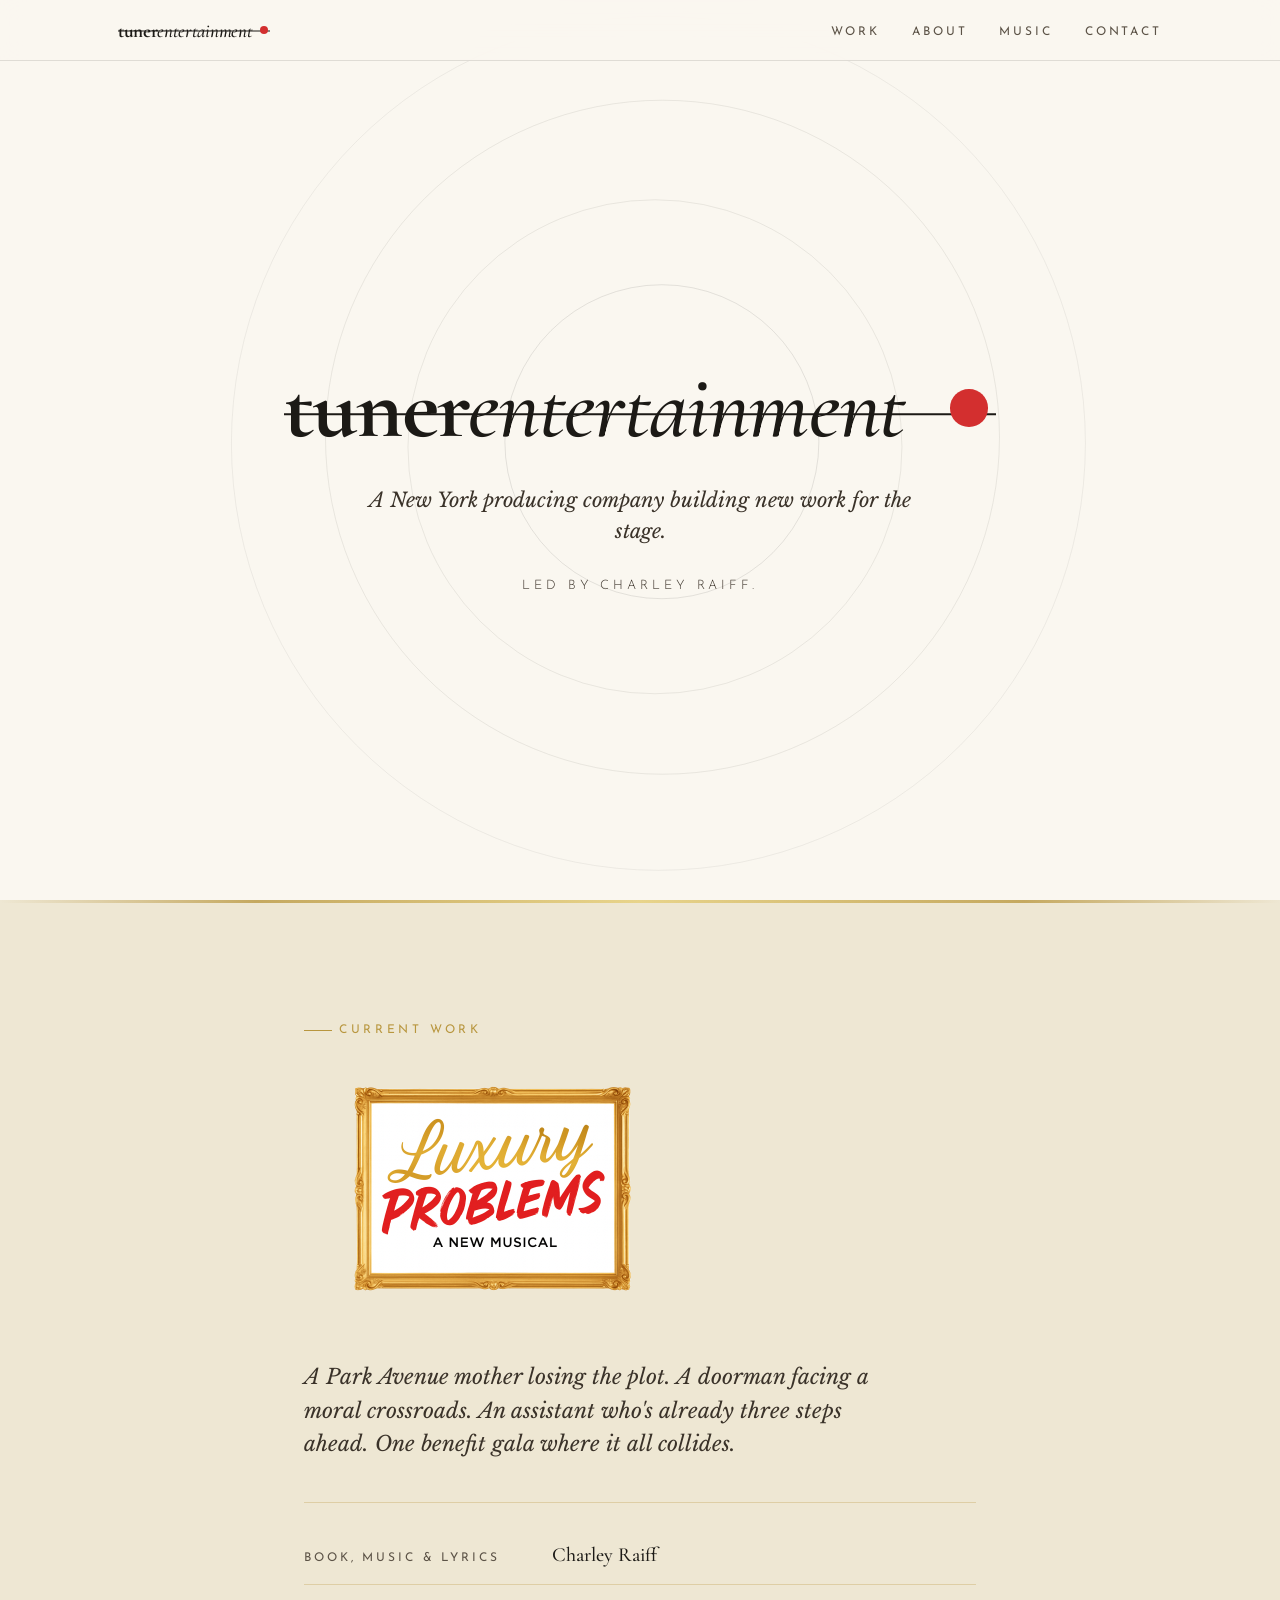
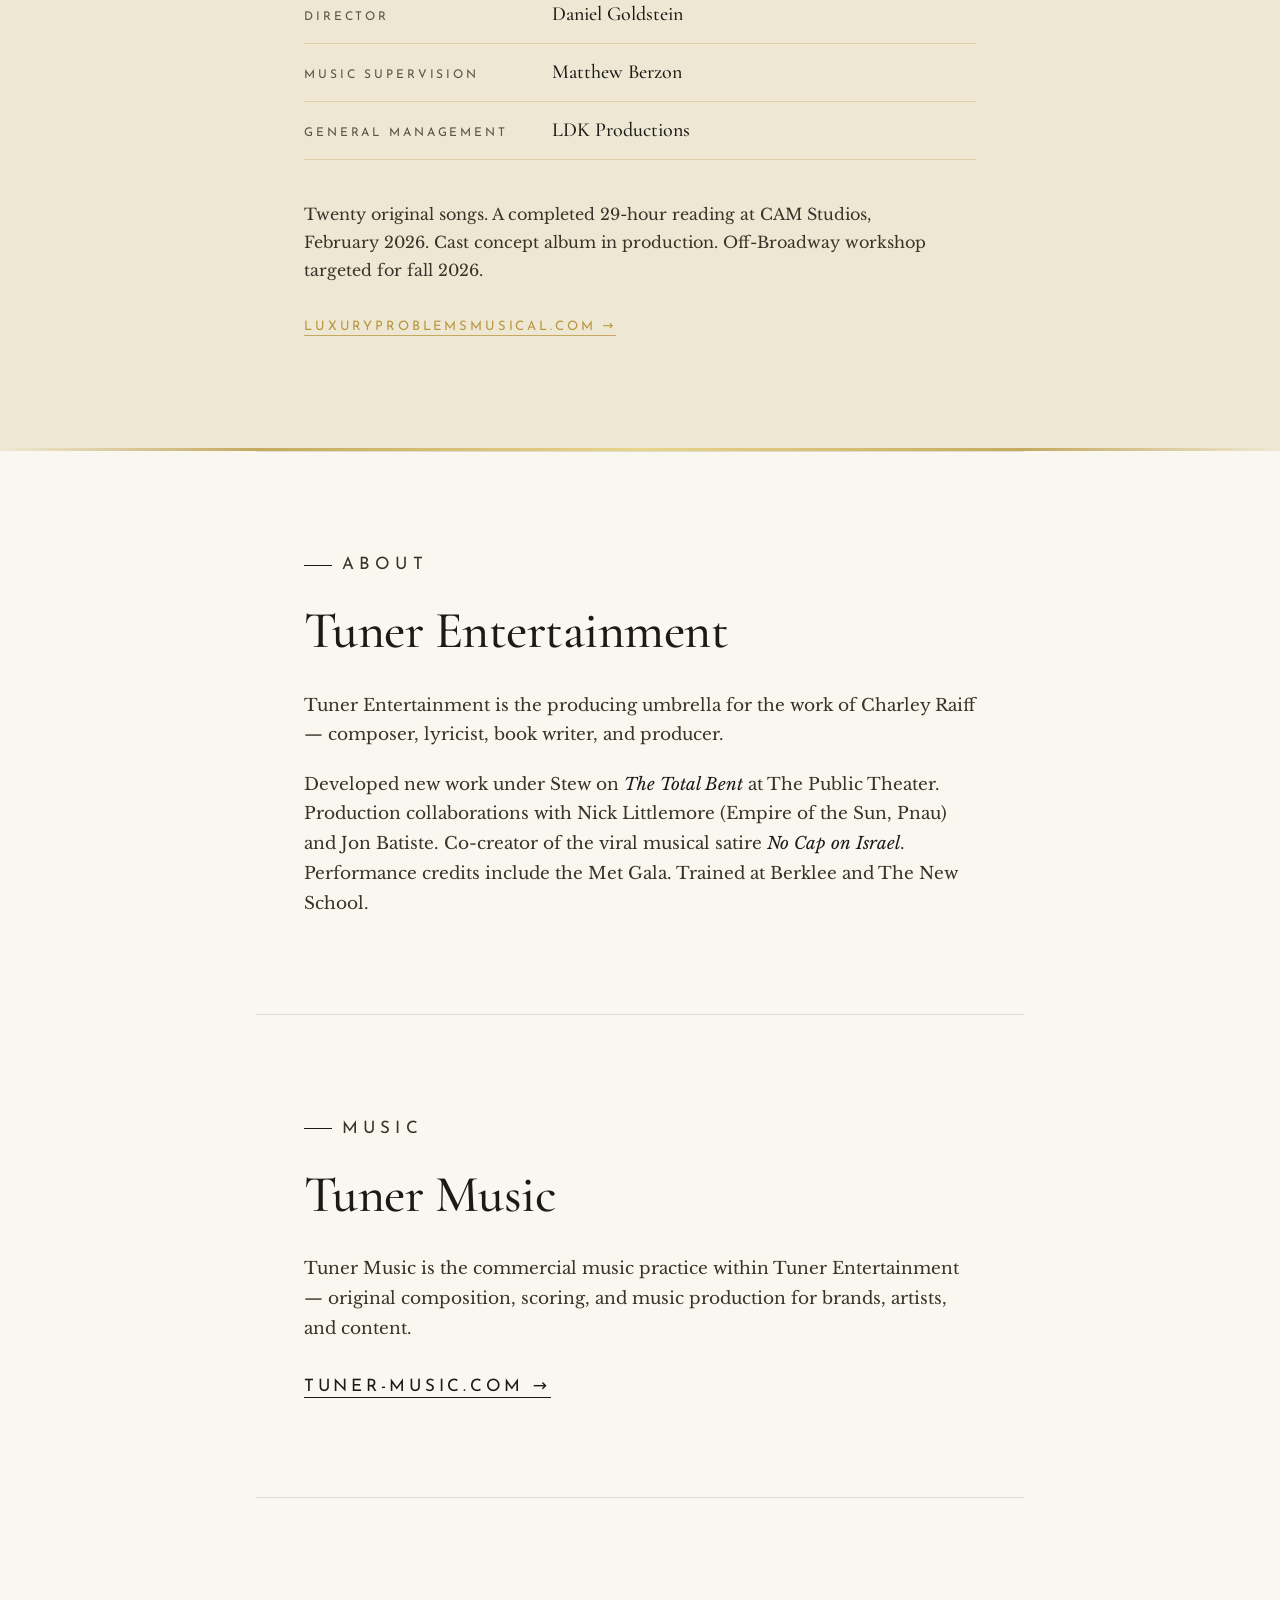
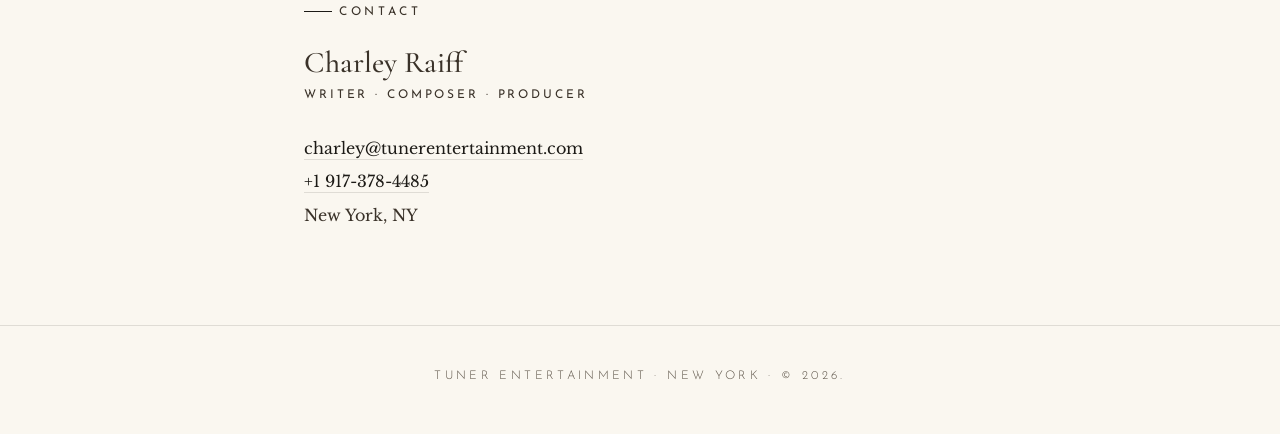
==== index.html @ 75f44e8a "Initial commit: Tuner Entertainment site Single-page static site for Tuner Entertainment, a New York" ====
<!doctype html>
<html lang="en">
  <head>
    <meta charset="utf-8" />
    <meta name="viewport" content="width=device-width, initial-scale=1" />
    <meta http-equiv="Cache-Control" content="no-cache, no-store, must-revalidate" />
    <meta http-equiv="Pragma" content="no-cache" />
    <meta http-equiv="Expires" content="0" />
    <title>Tuner Entertainment</title>
    <meta name="description" content="Tuner Entertainment is a New York producing company building new work for the stage. Led by Charley Raiff." />

    <!-- Favicon -->
    <link rel="icon" type="image/svg+xml" href="favicon.svg" />

    <!-- Social / share preview -->
    <meta property="og:type" content="website" />
    <meta property="og:site_name" content="Tuner Entertainment" />
    <meta property="og:title" content="Tuner Entertainment" />
    <meta property="og:description" content="A New York producing company building new work for the stage. Led by Charley Raiff." />
    <meta name="twitter:card" content="summary" />
    <meta name="twitter:title" content="Tuner Entertainment" />
    <meta name="twitter:description" content="A New York producing company building new work for the stage. Led by Charley Raiff." />

    <link rel="preconnect" href="https://fonts.googleapis.com" />
    <link rel="preconnect" href="https://fonts.gstatic.com" crossorigin />
    <link
      href="https://fonts.googleapis.com/css2?family=Cormorant+Garamond:ital,wght@0,400;0,500;0,600;0,700;1,400;1,500&family=Libre+Baskerville:ital,wght@0,400;0,700;1,400&family=Josefin+Sans:wght@300;400;500&display=swap"
      rel="stylesheet"
    />
    <link rel="stylesheet" href="styles.css" />
  </head>
  <body>
    <header class="site-header">
      <nav class="site-nav" aria-label="Primary">
        <a href="#top" class="site-nav__brand" aria-label="Tuner Entertainment — home">
          <span class="tuner-mark tuner-mark--sm" aria-hidden="true">
            <span class="tuner-mark__word">
              <span class="tuner-mark__tuner">tuner</span><span class="tuner-mark__ent">entertainment</span>
            </span>
            <span class="tuner-mark__dot"></span>
          </span>
          <span class="visually-hidden">Tuner Entertainment</span>
        </a>
        <ul class="site-nav__list">
          <li><a href="#work">Work</a></li>
          <li><a href="#about">About</a></li>
          <li><a href="#music">Music</a></li>
          <li><a href="#contact">Contact</a></li>
        </ul>
      </nav>
    </header>

    <main id="top">

      <section id="hero" class="section section--hero">
        <div class="hero__rings" aria-hidden="true">
          <span></span><span></span><span></span><span></span>
        </div>
        <div class="section__inner">
          <h1 class="hero__title">
            <span class="tuner-mark tuner-mark--lg" aria-hidden="true">
              <span class="tuner-mark__word">
                <span class="tuner-mark__tuner">tuner</span><span class="tuner-mark__ent">entertainment</span>
              </span>
              <span class="tuner-mark__dot"></span>
            </span>
            <span class="visually-hidden">Tuner Entertainment</span>
          </h1>
          <p class="hero__subtitle">A New York producing company building new work for the stage.</p>
          <p class="hero__meta">Led by Charley Raiff.</p>
        </div>
      </section>

      <section id="work" class="section section--work">
        <div class="section--work__frame"></div>
        <div class="section__inner">
          <p class="eyebrow">Current Work</p>
          <h2 class="work__title">
            <a
              class="work__logo-link"
              href="https://luxuryproblemsmusical.com"
              rel="noopener"
              aria-label="Luxury Problems — visit luxuryproblemsmusical.com"
            >
              <img src="assets/lp-logo-framed.png" alt="Luxury Problems — A New Musical" class="work__logo" />
            </a>
            <span class="visually-hidden">Luxury Problems</span>
          </h2>
          <p class="work__logline">
            A Park Avenue mother losing the plot. A doorman facing a moral crossroads. An assistant who's already three steps ahead. One benefit gala where it all collides.
          </p>
          <dl class="work__credits">
            <div class="work__credit">
              <dt>Book, Music &amp; Lyrics</dt>
              <dd>Charley Raiff</dd>
            </div>
            <div class="work__credit">
              <dt>Director</dt>
              <dd>Daniel Goldstein</dd>
            </div>
            <div class="work__credit">
              <dt>Music Supervision</dt>
              <dd>Matthew Berzon</dd>
            </div>
            <div class="work__credit">
              <dt>General Management</dt>
              <dd>LDK Productions</dd>
            </div>
          </dl>
          <p class="work__status">
            Twenty original songs. A completed 29-hour reading at CAM Studios, February 2026. Cast concept album in production. Off-Broadway workshop targeted for fall 2026.
          </p>
          <p class="work__link">
            <a href="https://luxuryproblemsmusical.com" rel="noopener">luxuryproblemsmusical.com &rarr;</a>
          </p>
        </div>
      </section>

      <section id="about" class="section section--about">
        <div class="section__inner">
          <p class="eyebrow">About</p>
          <h2 class="section__title">Tuner Entertainment</h2>
          <p>
            Tuner Entertainment is the producing umbrella for the work of Charley Raiff &mdash; composer, lyricist, book writer, and producer.
          </p>
          <p>
            Developed new work under Stew on <em>The Total Bent</em> at The Public Theater. Production collaborations with Nick Littlemore (Empire of the Sun, Pnau) and Jon Batiste. Co-creator of the viral musical satire <em>No Cap on Israel</em>. Performance credits include the Met Gala. Trained at Berklee and The New School.
          </p>
        </div>
      </section>

      <section id="music" class="section section--music">
        <div class="section__inner">
          <p class="eyebrow">Music</p>
          <h2 class="section__title">Tuner Music</h2>
          <p>
            Tuner Music is the commercial music practice within Tuner Entertainment &mdash; original composition, scoring, and music production for brands, artists, and content.
          </p>
          <p class="music__reel">
            <a href="https://www.tuner-music.com" rel="noopener">tuner-music.com &rarr;</a>
          </p>
        </div>
      </section>

      <section id="contact" class="section section--contact">
        <div class="section__inner">
          <p class="eyebrow">Contact</p>
          <address class="contact">
            <p class="contact__name">Charley Raiff</p>
            <p class="contact__role">Writer &middot; Composer &middot; Producer</p>
            <p class="contact__line">
              <a href="mailto:charley@tunerentertainment.com">charley@tunerentertainment.com</a>
            </p>
            <p class="contact__line">
              <a href="tel:+19173784485">+1 917-378-4485</a>
            </p>
            <p class="contact__line">New York, NY</p>
          </address>
        </div>
      </section>

    </main>

    <footer class="site-footer">
      <div class="site-footer__inner">
        <p>Tuner Entertainment &middot; New York &middot; &copy; 2026.</p>
      </div>
    </footer>

  </body>
</html>
---- styles.css ----
/* =========================================================================
   Tuner Entertainment — design system
   Tuner's own identity: modernist, graphic, broadcast/tuner motif.
   Luxury Problems is a quarantined aesthetic pocket inside the Work section.
   ========================================================================= */

:root {
  /* palette — clean cream for Tuner; warm cream + gold reserved for LP pocket */
  --cream: #FAF7F0;
  --cream-soft: #F4EFE3;
  --cream-deep: #EEE7D3;          /* LP pocket background */
  --ink: #1C1A16;
  --ink-mid: #3A3229;
  --ink-muted: #5C5347;
  --red: #D32F2F;
  --red-deep: #B71C1C;
  --gold: #C5A960;
  --gold-deep: #B8963E;
  --gold-pale: #E8D48B;
  --rule: rgba(28, 26, 22, 0.12);      /* ink-based hairline for Tuner surfaces */
  --rule-gold: rgba(197, 169, 96, 0.4); /* gold hairline for LP pocket */

  /* typography */
  --font-display: "Cormorant Garamond", ui-serif, Georgia, serif;
  --font-serif: "Libre Baskerville", ui-serif, Georgia, "Times New Roman", serif;
  --font-sans: "Josefin Sans", ui-sans-serif, system-ui, -apple-system, sans-serif;

  /* rhythm */
  --container: 1100px;
  --measure: 42rem;
  --section-y: clamp(4rem, 7.5vw, 7rem);
  --nav-h: 60px;
}

/* ---------- reset ---------- */
*,
*::before,
*::after { box-sizing: border-box; }

html {
  scroll-behavior: smooth;
  scroll-padding-top: var(--nav-h);
  -webkit-text-size-adjust: 100%;
}

body {
  margin: 0;
  background: var(--cream);
  color: var(--ink);
  font-family: var(--font-serif);
  font-size: 1.0625rem;
  line-height: 1.7;
  -webkit-font-smoothing: antialiased;
  -moz-osx-font-smoothing: grayscale;
  text-rendering: optimizeLegibility;
}

img { max-width: 100%; display: block; }

a {
  color: inherit;
  text-decoration: none;
  transition: color 180ms ease, border-color 180ms ease;
}

p { margin: 0 0 1.15em; }
p:last-child { margin-bottom: 0; }

em { font-style: italic; }

.visually-hidden {
  position: absolute;
  width: 1px; height: 1px;
  padding: 0; margin: -1px;
  overflow: hidden; clip: rect(0,0,0,0);
  white-space: nowrap; border: 0;
}

/* ---------- Tuner logomark ---------- */
.tuner-mark {
  display: inline-flex;
  align-items: center;
  gap: 0.5em;
  line-height: 1;
  position: relative;
  color: var(--ink);
  white-space: nowrap;
  padding-right: 0.1em;
}

/* horizontal line connecting text → dot, struck through the wordmark */
.tuner-mark::before {
  content: "";
  position: absolute;
  top: 57%;
  left: 0; right: 0;
  height: 1.5px;
  background: currentColor;
  transform: translateY(-50%);
  z-index: 2;
  pointer-events: none;
}

.tuner-mark__word {
  position: relative;
  z-index: 1;
  font-family: var(--font-display);
  letter-spacing: -0.015em;
}

.tuner-mark__tuner {
  font-weight: 700;
  font-style: normal;
}

.tuner-mark__ent {
  font-weight: 500;
  font-style: italic;
  margin-left: -0.02em;
}

.tuner-mark__dot {
  display: inline-block;
  width: 0.42em;
  height: 0.42em;
  border-radius: 50%;
  background: var(--red);
  flex-shrink: 0;
  position: relative;
  z-index: 3;
}

.tuner-mark--lg {
  font-size: clamp(2.5rem, 7vw, 6rem);
}

.tuner-mark--sm {
  font-size: 1.1875rem;
}

.tuner-mark--sm.tuner-mark { gap: 0.4em; }
.tuner-mark--sm.tuner-mark::before { height: 1px; }

/* ---------- logomark intro animation (hero only) ----------
   Design philosophy: calibrated imperfection.
   The line sweeps in like a tuner dial, the word rises to meet it,
   and the dot unfurls at the terminus — the line's pigment pooling
   into a circle, not a ball rolling to a stop. Slow, deliberate,
   hand-made.
*/

/* line: sweep in left → right like a tuner scale */
.tuner-mark--lg::before {
  transform-origin: left center;
  animation: tuner-line-sweep 1.5s cubic-bezier(0.16, 1, 0.3, 1) 0.3s both;
}

/* word: fade up as the line arrives */
.tuner-mark--lg .tuner-mark__word {
  animation: tuner-word-rise 1.1s cubic-bezier(0.16, 1, 0.3, 1) 0.55s both;
}

/* dot: rolls out from the line's end, traveling a short distance to rest */
.tuner-mark--lg .tuner-mark__dot {
  animation: tuner-dot-roll-out 1s cubic-bezier(0.22, 1, 0.36, 1) 1.4s both;
}

@keyframes tuner-line-sweep {
  0%   { transform: translateY(-50%) scaleX(0); opacity: 0.25; }
  40%  { opacity: 0.8; }
  70%  { opacity: 1; }
  100% { transform: translateY(-50%) scaleX(1); opacity: 1; }
}

@keyframes tuner-word-rise {
  0%   { opacity: 0; transform: translateY(0.18em); filter: blur(1px); }
  40%  { filter: blur(0.4px); }
  100% { opacity: 1; transform: translateY(0); filter: blur(0); }
}

@keyframes tuner-dot-roll-out {
  0%   { opacity: 0; transform: translateX(-0.55em) rotate(-270deg); }
  20%  { opacity: 1; }
  100% { opacity: 1; transform: translateX(0) rotate(0); }
}

@media (prefers-reduced-motion: reduce) {
  .tuner-mark--lg::before,
  .tuner-mark--lg .tuner-mark__word,
  .tuner-mark--lg .tuner-mark__dot {
    animation: none;
  }
}

/* ---------- navigation ---------- */
.site-header {
  position: fixed;
  inset: 0 0 auto 0;
  z-index: 50;
  background: rgba(250, 247, 240, 0.9);
  backdrop-filter: saturate(140%) blur(12px);
  -webkit-backdrop-filter: saturate(140%) blur(12px);
  border-bottom: 1px solid var(--rule);
}

.site-nav {
  max-width: var(--container);
  margin: 0 auto;
  padding: 0 1.75rem;
  height: var(--nav-h);
  display: flex;
  align-items: center;
  justify-content: space-between;
  gap: 1.5rem;
}

.site-nav__brand { display: inline-flex; }
.site-nav__brand:hover .tuner-mark__dot { background: var(--red-deep); }

.site-nav__list {
  list-style: none;
  display: flex;
  gap: clamp(1rem, 3vw, 2rem);
  margin: 0;
  padding: 0;
}

.site-nav__list a {
  font-family: var(--font-sans);
  font-weight: 400;
  font-size: 0.75rem;
  letter-spacing: 0.24em;
  text-transform: uppercase;
  color: var(--ink-muted);
  padding: 0.25rem 0;
  border-bottom: 1px solid transparent;
}

.site-nav__list a:hover {
  color: var(--ink);
  border-bottom-color: var(--red);
}

/* ---------- shared section ---------- */
.section {
  padding: var(--section-y) 1.75rem;
  position: relative;
}

.section + .section:not(.section--work)::before {
  content: "";
  position: absolute;
  top: 0; left: 50%;
  transform: translateX(-50%);
  width: min(48rem, calc(100% - 3rem));
  height: 1px;
  background: var(--rule);
}

.section__inner {
  max-width: var(--measure);
  margin: 0 auto;
  position: relative;
}

/* eyebrow label */
.eyebrow {
  font-family: var(--font-sans);
  font-weight: 400;
  font-size: 0.75rem;
  letter-spacing: 0.3em;
  text-transform: uppercase;
  color: var(--ink-muted);
  margin: 0 0 1.5rem;
  position: relative;
  display: inline-flex;
  align-items: center;
  gap: 0.6em;
}

.eyebrow::before {
  content: "";
  width: 1.75rem;
  height: 1px;
  background: var(--ink);
}

/* section titles (About, Music, Contact) */
.section__title {
  font-family: var(--font-display);
  font-weight: 500;
  font-size: clamp(2.25rem, 4.5vw, 3.25rem);
  line-height: 1.05;
  letter-spacing: -0.01em;
  color: var(--ink);
  margin: 0 0 2rem;
}

.section p { color: var(--ink-mid); }
.section p em { color: var(--ink); }

/* ---------- hero ---------- */
.section--hero {
  min-height: 100vh;
  display: flex;
  align-items: center;
  justify-content: center;
  padding-top: calc(var(--nav-h) + var(--section-y));
  padding-bottom: var(--section-y);
  text-align: center;
  position: relative;
  overflow: hidden;
  isolation: isolate;
  background: var(--cream);
}

/* concentric rings — intentionally off-register.
   Each ring's center is nudged slightly from the next so the set
   reads as balanced-but-off: drawn, not drafted. */
.hero__rings {
  position: absolute;
  inset: 0;
  display: flex;
  align-items: center;
  justify-content: center;
  pointer-events: none;
  z-index: 0;
  /* whole system shifted a hair off the geometric middle */
  transform: translate(1.4%, -0.8%);
}

.hero__rings span {
  position: absolute;
  border-radius: 50%;
  border: 1px solid rgba(28, 26, 22, 0.06);
  aspect-ratio: 1 / 1;
}

.hero__rings span:nth-child(1) {
  width: min(95vmin, 1100px);
  transform: translate(0%, 0%);
}
.hero__rings span:nth-child(2) {
  width: min(75vmin, 900px);
  border-color: rgba(28, 26, 22, 0.08);
  transform: translate(0.6%, -0.9%);
}
.hero__rings span:nth-child(3) {
  width: min(55vmin, 700px);
  border-color: rgba(28, 26, 22, 0.08);
  transform: translate(-0.7%, 0.7%);
}
.hero__rings span:nth-child(4) {
  width: min(35vmin, 500px);
  border-color: rgba(28, 26, 22, 0.10);
  transform: translate(1.1%, -0.5%);
}

.section--hero .section__inner {
  max-width: 62rem;
  position: relative;
  z-index: 1;
}

.hero__title {
  margin: 0 0 2rem;
  display: flex;
  justify-content: center;
}

.hero__subtitle {
  font-family: var(--font-serif);
  font-style: italic;
  font-size: clamp(1.0625rem, 1.75vw, 1.25rem);
  line-height: 1.55;
  color: var(--ink-muted);
  max-width: 36rem;
  margin: 0 auto 1.75rem;
}

.hero__meta {
  font-family: var(--font-sans);
  font-weight: 300;
  font-size: 0.8125rem;
  letter-spacing: 0.3em;
  text-transform: uppercase;
  color: var(--ink-muted);
  margin: 0;
}

/* ---------- work / Luxury Problems pocket ---------- */
.section--work {
  background: var(--cream-deep);
  padding-top: calc(var(--section-y) + 1rem);
  padding-bottom: calc(var(--section-y) + 1rem);
  position: relative;
  overflow: hidden;
}

/* subtle gold chair-rail top & bottom to frame the LP pocket */
.section--work::before,
.section--work::after {
  content: "";
  position: absolute;
  left: 0; right: 0;
  height: 3px;
  background: linear-gradient(
    90deg,
    transparent 0%,
    var(--gold) 20%,
    var(--gold-pale) 50%,
    var(--gold) 80%,
    transparent 100%
  );
}

.section--work::before { top: 0; }
.section--work::after { bottom: 0; }

.section--work .eyebrow {
  color: var(--gold-deep);
}

.section--work .eyebrow::before {
  background: var(--gold-deep);
}

.section--work p { color: var(--ink-mid); }

.work__title {
  margin: 0 0 2.25rem;
  line-height: 1;
}

.work__logo-link {
  display: inline-block;
  transition: transform 240ms ease, filter 240ms ease;
  cursor: pointer;
}

.work__logo-link:hover,
.work__logo-link:focus-visible {
  transform: translateY(-2px);
  filter: drop-shadow(0 6px 16px rgba(28, 26, 22, 0.18));
}

.work__logo-link:focus-visible {
  outline: 2px solid var(--gold-deep);
  outline-offset: 6px;
}

.work__logo {
  display: block;
  width: clamp(16rem, 34vw, 24rem);
  height: auto;
  max-width: 100%;
}

.work__logline {
  font-family: var(--font-serif);
  font-style: italic;
  font-size: clamp(1.125rem, 1.85vw, 1.3125rem);
  line-height: 1.6;
  color: var(--ink);
  margin: 0 0 2.5rem;
  max-width: 38rem;
}

.work__credits {
  margin: 0 0 2.5rem;
  padding: 1.5rem 0 0;
  border-top: 1px solid var(--rule-gold);
}

.work__credit {
  display: grid;
  grid-template-columns: minmax(10rem, 14rem) 1fr;
  gap: 1.5rem;
  padding: 0.95rem 0;
  border-bottom: 1px solid var(--rule-gold);
  align-items: baseline;
}

.work__credit dt {
  font-family: var(--font-sans);
  font-weight: 400;
  font-size: 0.75rem;
  letter-spacing: 0.24em;
  text-transform: uppercase;
  color: var(--ink-muted);
  margin: 0;
}

.work__credit dd {
  margin: 0;
  font-family: var(--font-display);
  font-weight: 500;
  font-size: 1.25rem;
  line-height: 1.35;
  color: var(--ink);
}

.work__status {
  font-family: var(--font-serif);
  font-size: 1rem;
  line-height: 1.75;
  color: var(--ink-mid);
  margin: 0 0 2rem;
  max-width: 40rem;
}

.work__link {
  font-family: var(--font-sans);
  font-weight: 400;
  font-size: 0.8125rem;
  letter-spacing: 0.22em;
  text-transform: uppercase;
  color: var(--ink-muted);
  margin: 0;
}

.work__link a {
  color: var(--gold-deep);
  border-bottom: 1px solid var(--gold);
  padding-bottom: 2px;
}

.work__link a:hover {
  color: var(--red);
  border-bottom-color: var(--red);
}

/* ---------- about / music ---------- */
.section--about .section__inner,
.section--music .section__inner {
  max-width: var(--measure);
}

.section--about p,
.section--music p {
  font-size: 1.0625rem;
  line-height: 1.75;
}

.music__reel {
  font-family: var(--font-sans);
  font-weight: 400;
  font-size: 0.8125rem;
  letter-spacing: 0.22em;
  text-transform: uppercase;
  color: var(--ink-muted);
  margin-top: 1.75rem;
}

.music__reel a {
  color: var(--ink);
  border-bottom: 1px solid var(--ink);
  padding-bottom: 2px;
}

.music__reel a:hover {
  color: var(--red);
  border-bottom-color: var(--red);
}

/* ---------- contact ---------- */
.contact {
  font-style: normal;
  padding: 0;
  max-width: 38rem;
}

.contact__name {
  font-family: var(--font-display);
  font-weight: 500;
  font-size: 1.875rem;
  line-height: 1.1;
  color: var(--ink);
  margin: 0 0 0.4rem;
}

.contact__role {
  font-family: var(--font-sans);
  font-weight: 400;
  font-size: 0.75rem;
  letter-spacing: 0.24em;
  text-transform: uppercase;
  color: var(--ink-muted);
  margin: 0 0 1.75rem;
}

.contact__line {
  font-family: var(--font-serif);
  font-size: 1rem;
  line-height: 1.75;
  color: var(--ink-mid);
  margin: 0 0 0.35rem;
}

.contact__line:last-child { margin-bottom: 0; }

.contact__line a {
  color: var(--ink);
  border-bottom: 1px solid var(--rule);
  padding-bottom: 1px;
}

.contact__line a:hover {
  color: var(--red);
  border-bottom-color: var(--red);
}

/* ---------- footer ---------- */
.site-footer {
  border-top: 1px solid var(--rule);
  padding: 2.5rem 1.75rem 3rem;
  background: var(--cream);
}

.site-footer__inner {
  max-width: var(--container);
  margin: 0 auto;
  text-align: center;
}

.site-footer p {
  font-family: var(--font-sans);
  font-weight: 300;
  font-size: 0.75rem;
  letter-spacing: 0.28em;
  text-transform: uppercase;
  color: var(--ink-muted);
  margin: 0;
}

/* ---------- responsive ---------- */
@media (max-width: 720px) {
  .site-nav { padding: 0 1.25rem; gap: 0.75rem; }
  .tuner-mark--sm { font-size: 0.9375rem; }
  .site-nav__list { gap: 1rem; }
  .site-nav__list a { font-size: 0.6875rem; letter-spacing: 0.18em; }

  .section { padding-left: 1.25rem; padding-right: 1.25rem; }

  .work__credit {
    grid-template-columns: 1fr;
    gap: 0.15rem;
    padding: 0.9rem 0;
  }
  .work__credit dd { font-size: 1.125rem; }
}

@media (max-width: 420px) {
  .site-nav__list { gap: 0.65rem; }
  .site-nav__list a { font-size: 0.625rem; letter-spacing: 0.14em; }
}

::selection {
  background: rgba(211, 47, 47, 0.18);
  color: var(--ink);
}
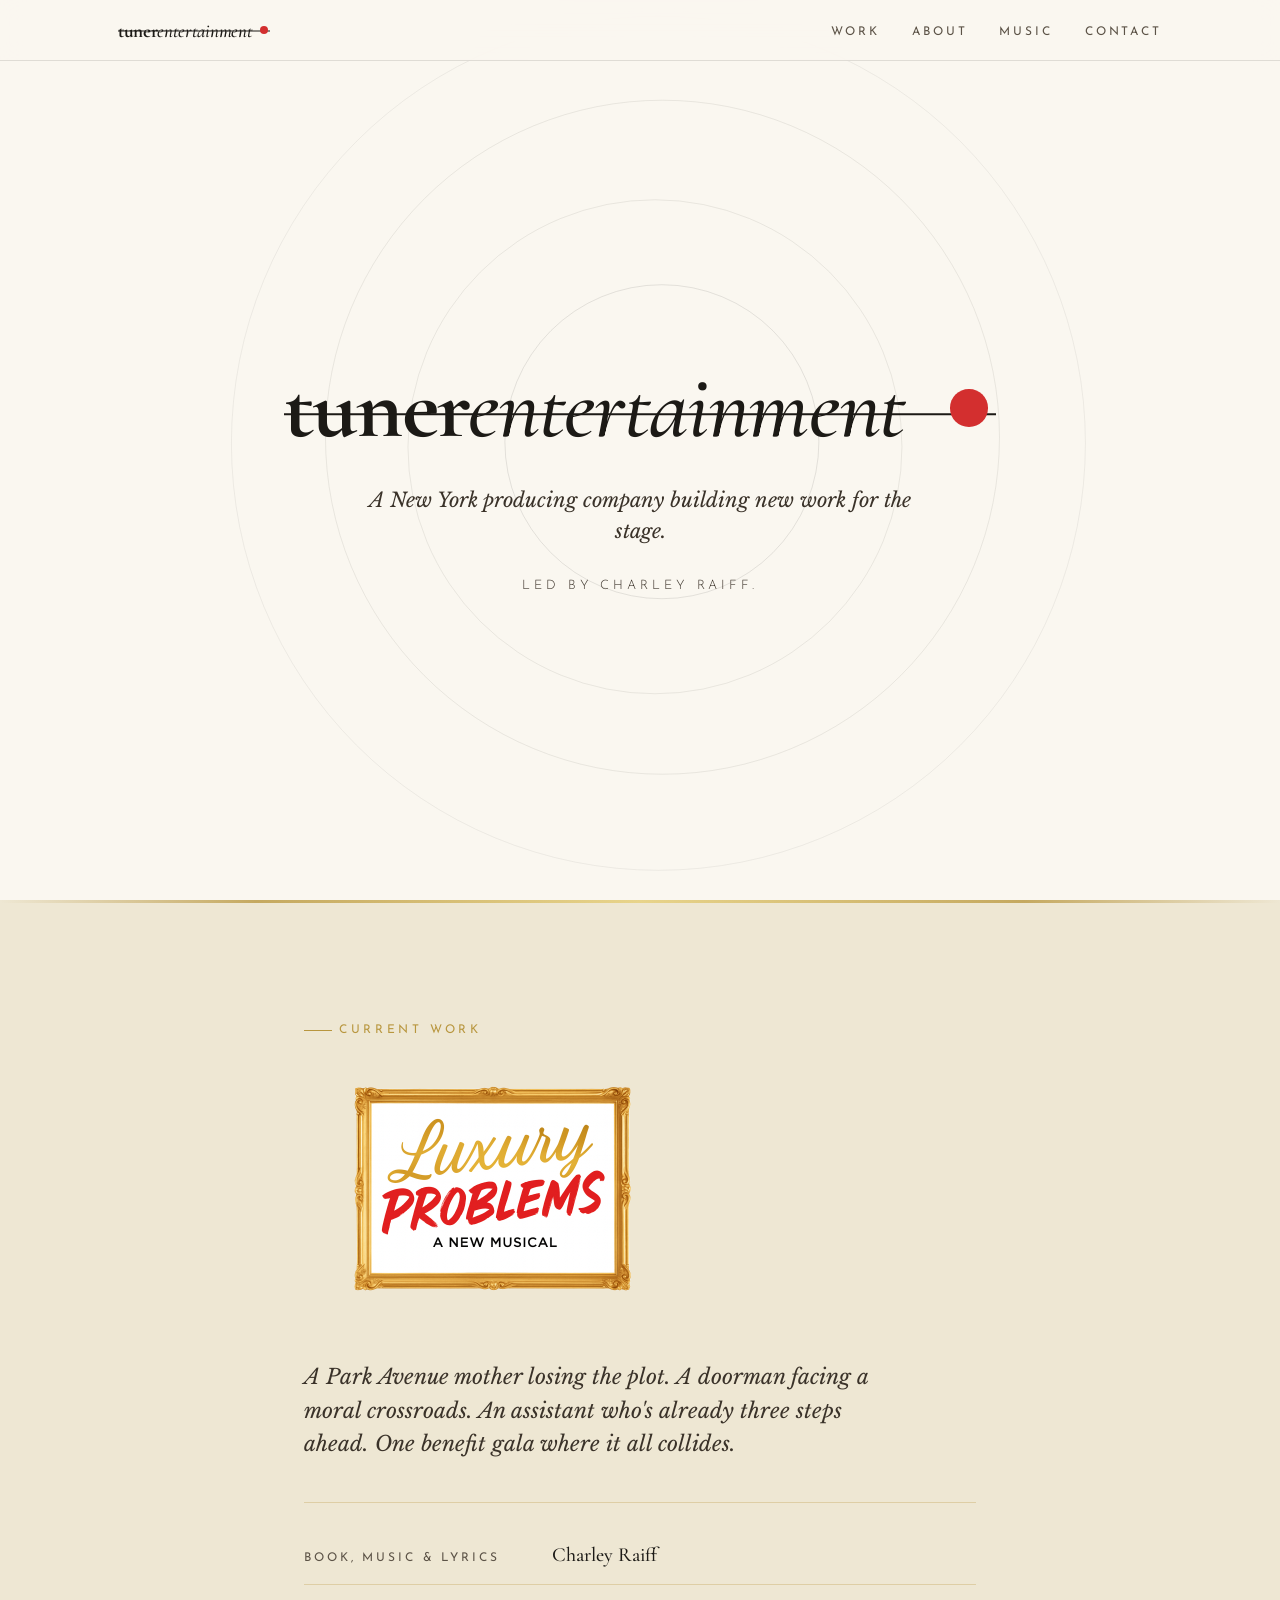
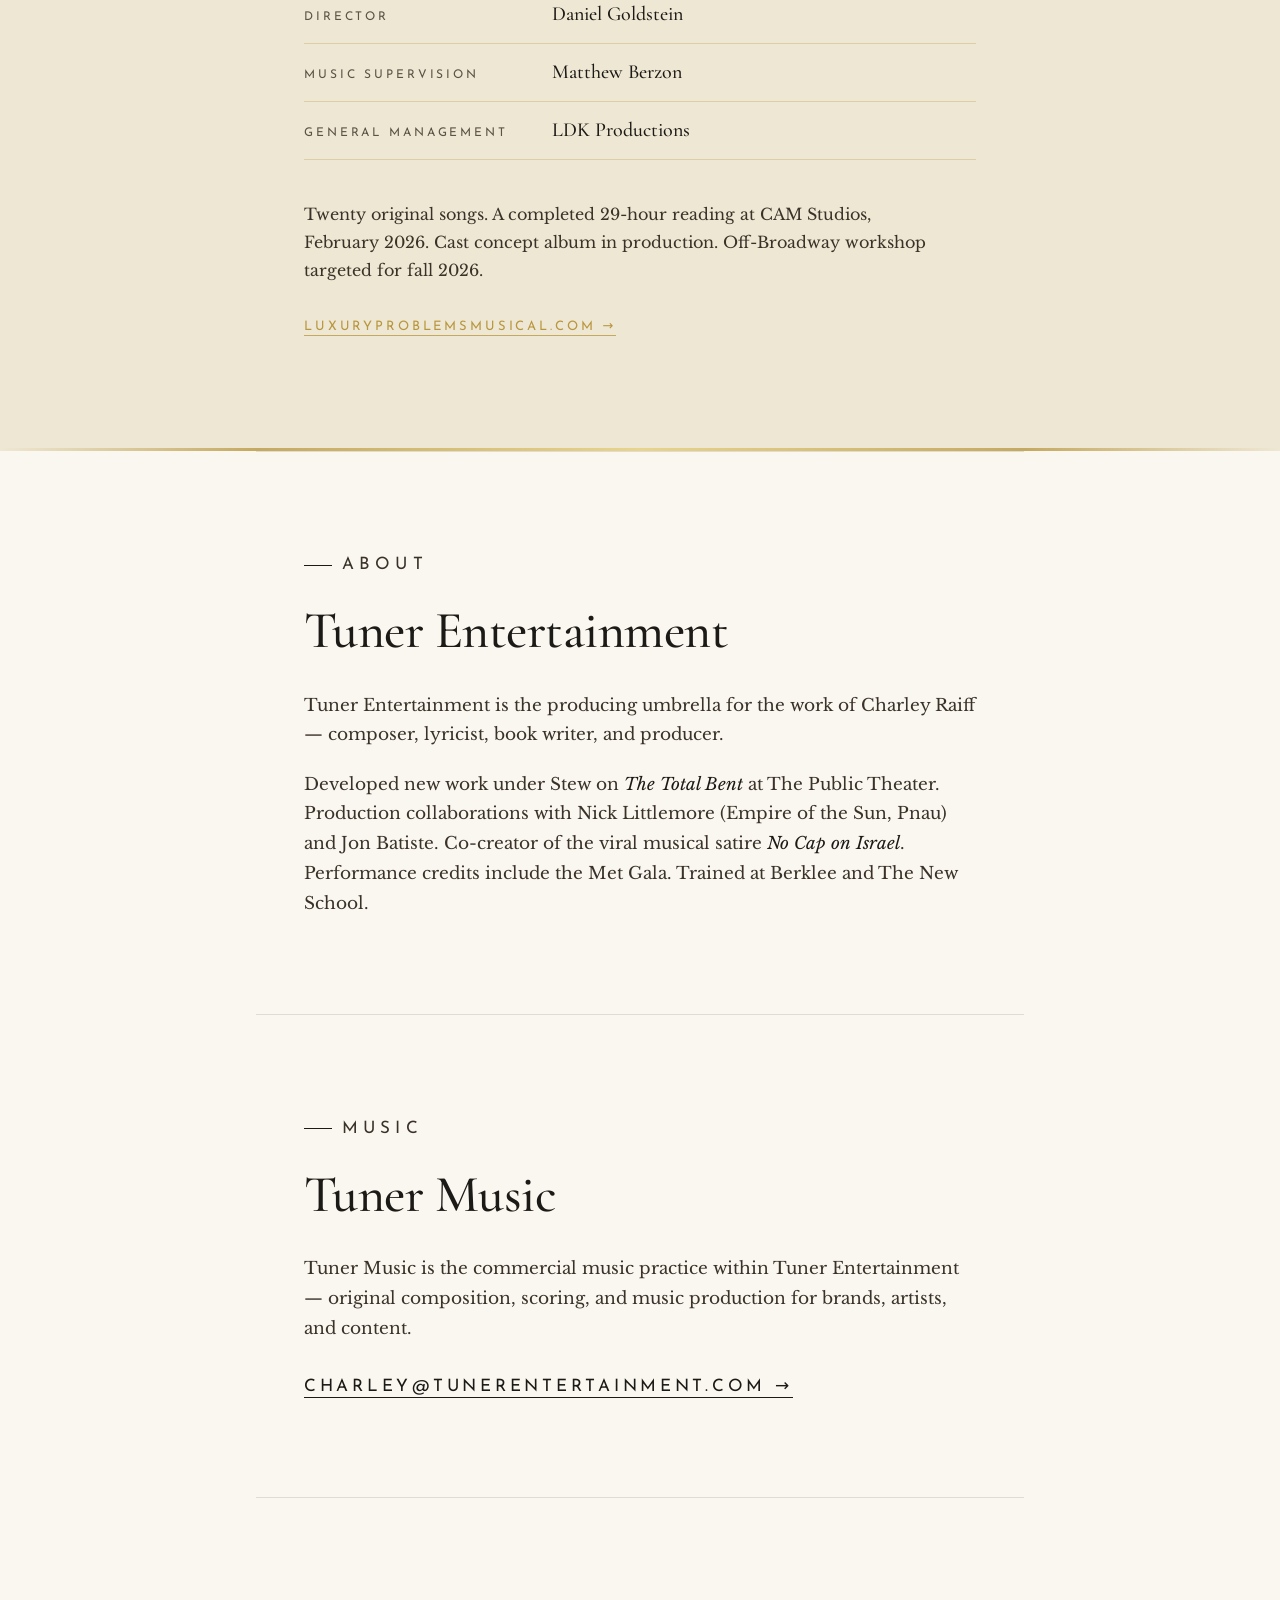
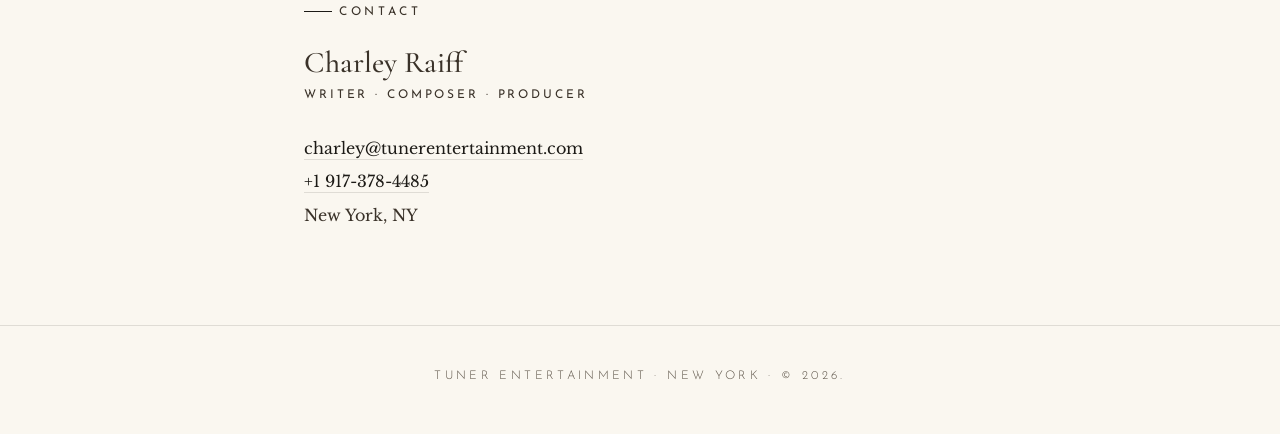
==== commit ab7077b1: "Music section: drop tuner-music.com link ahead of domain redirect tuner-music.com is being pointed a" ====
--- a/index.html
+++ b/index.html
@@ -137,7 +137,7 @@
             Tuner Music is the commercial music practice within Tuner Entertainment &mdash; original composition, scoring, and music production for brands, artists, and content.
           </p>
           <p class="music__reel">
-            <a href="https://www.tuner-music.com" rel="noopener">tuner-music.com &rarr;</a>
+            <a href="mailto:charley@tunerentertainment.com?subject=Music">charley@tunerentertainment.com &rarr;</a>
           </p>
         </div>
       </section>
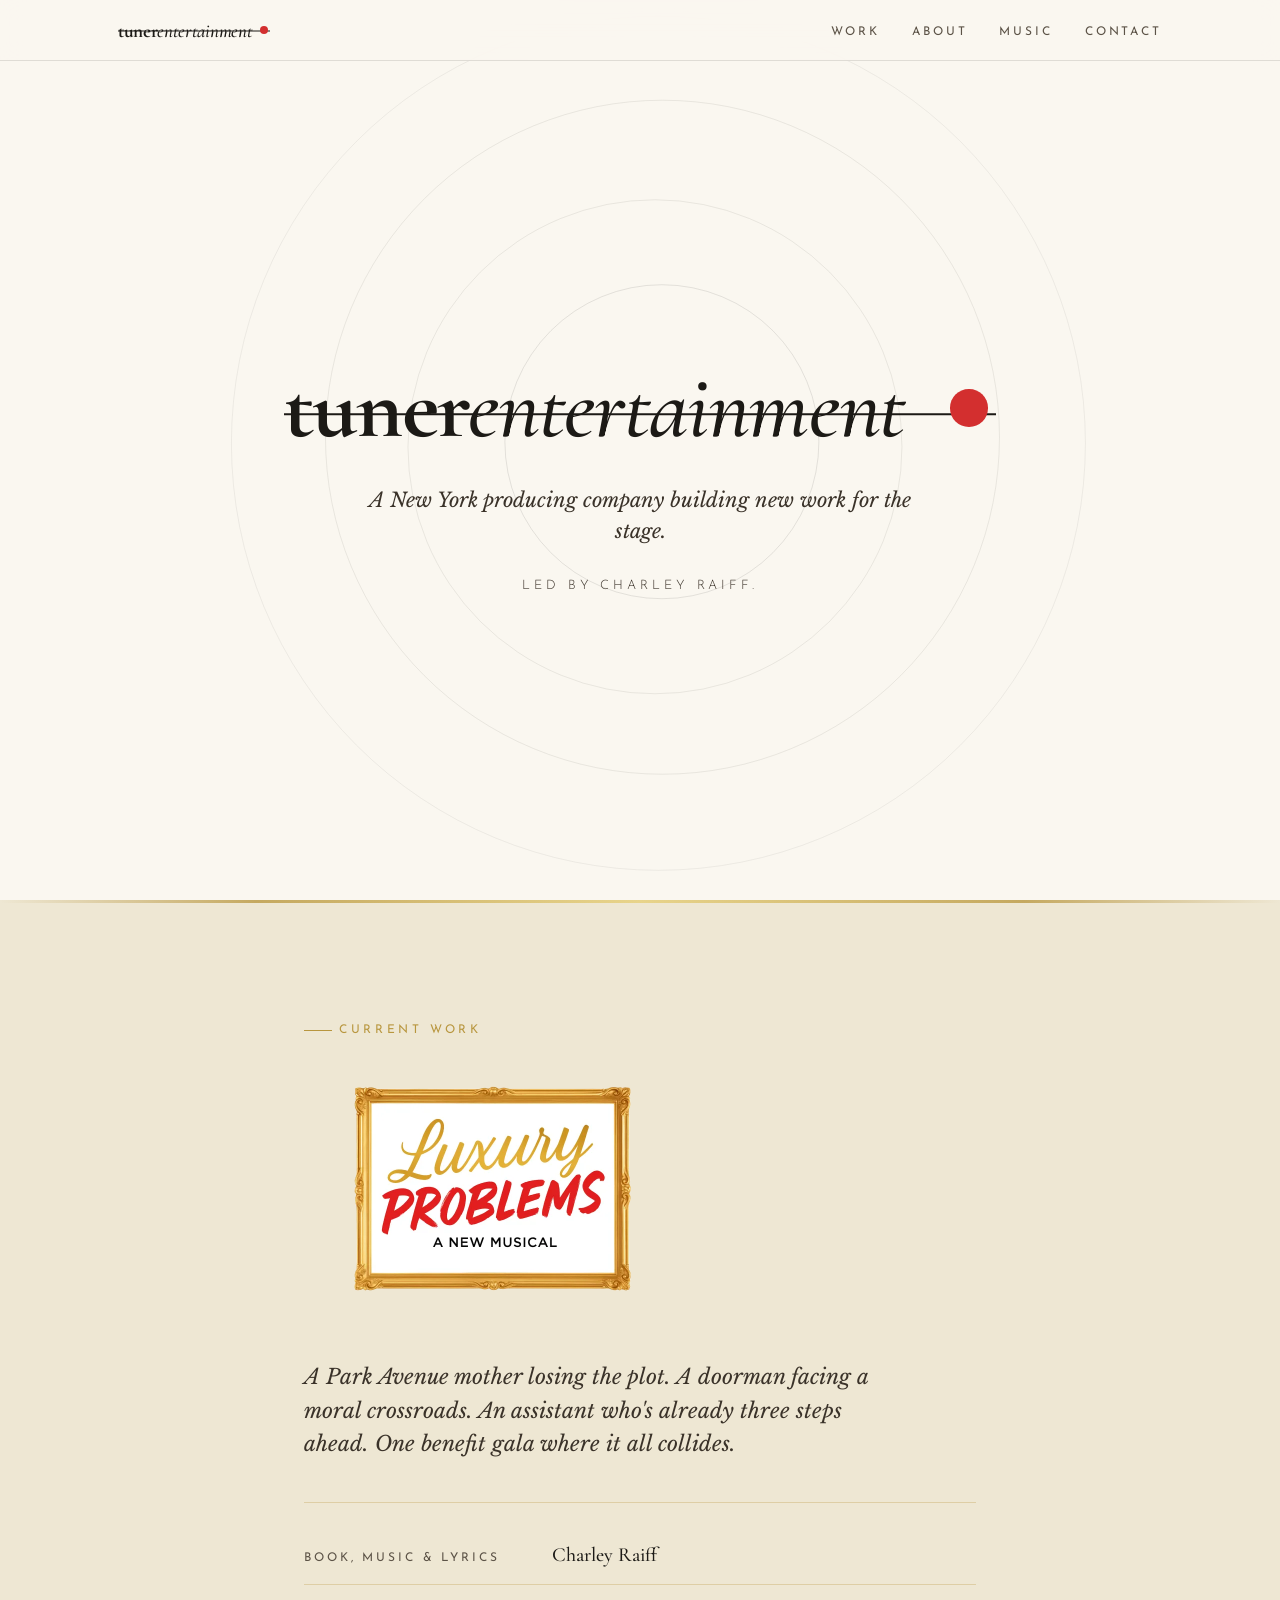
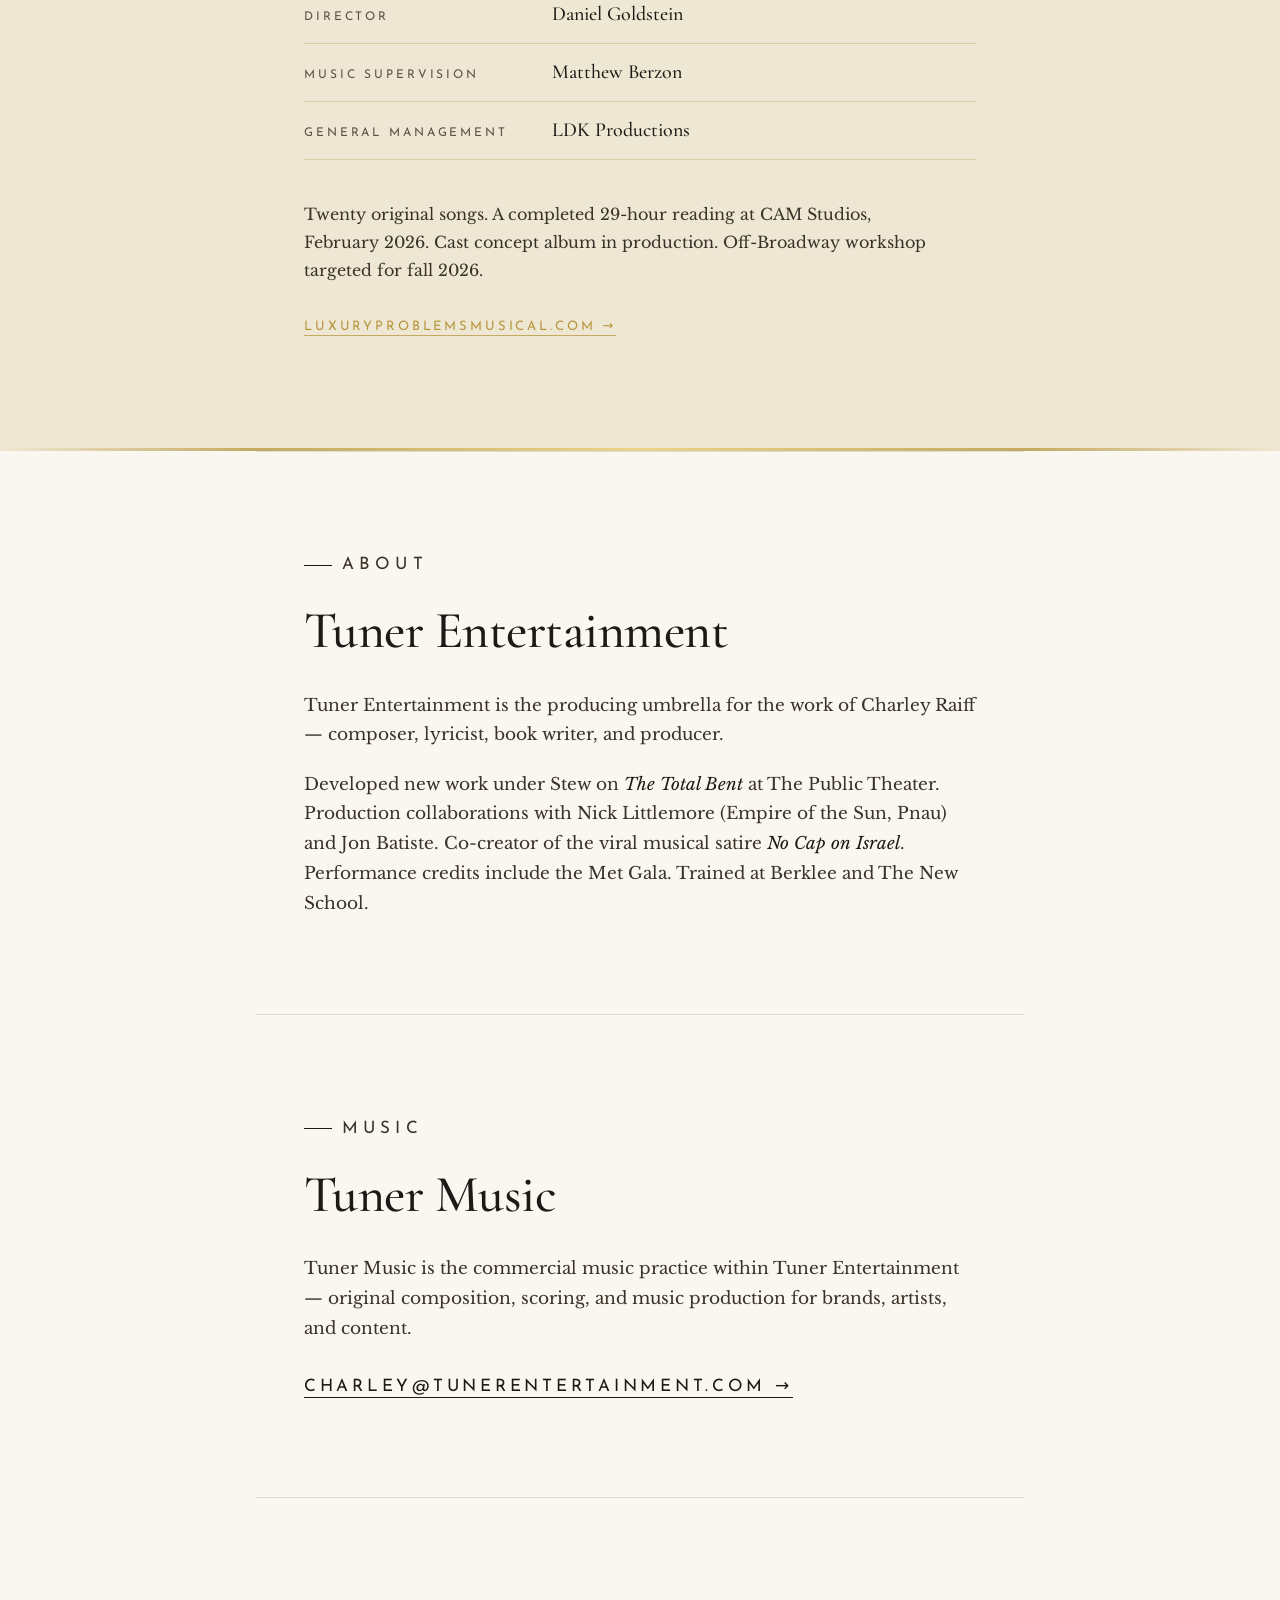
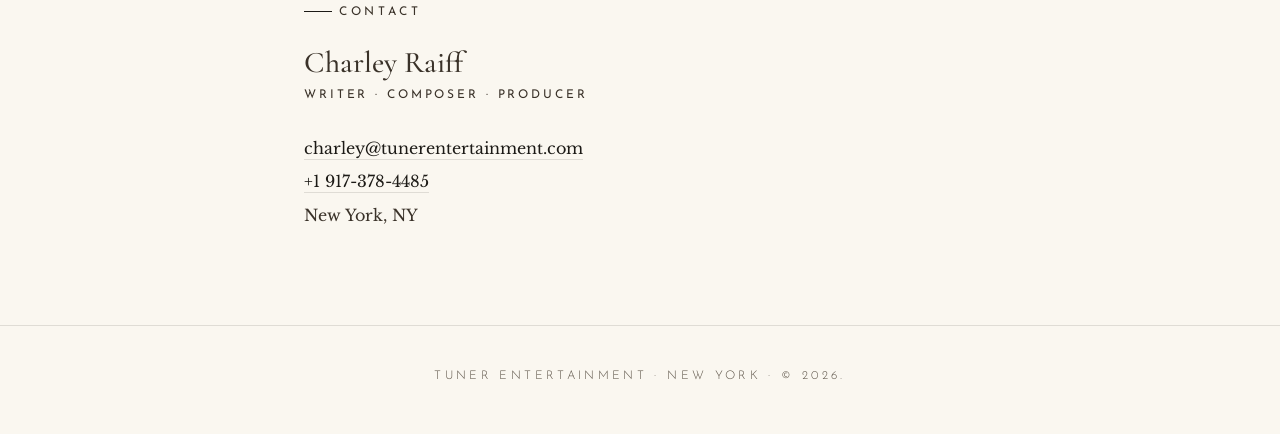
==== commit 0cc9022a: "Site upgrades: 98% lighter logo, phone zoom fix, sharing cards, 404 Performance - LP logo: 1.5MB PNG" ====
--- a/index.html
+++ b/index.html
@@ -3,23 +3,53 @@
   <head>
     <meta charset="utf-8" />
     <meta name="viewport" content="width=device-width, initial-scale=1" />
-    <meta http-equiv="Cache-Control" content="no-cache, no-store, must-revalidate" />
-    <meta http-equiv="Pragma" content="no-cache" />
-    <meta http-equiv="Expires" content="0" />
     <title>Tuner Entertainment</title>
     <meta name="description" content="Tuner Entertainment is a New York producing company building new work for the stage. Led by Charley Raiff." />
-
-    <!-- Favicon -->
-    <link rel="icon" type="image/svg+xml" href="favicon.svg" />
+    <link rel="canonical" href="https://tunerentertainment.com/" />
+    <meta name="theme-color" content="#FAF7F0" />
+
+    <!-- Icons -->
+    <link rel="icon" type="image/svg+xml" href="/favicon.svg" />
+    <link rel="icon" type="image/png" sizes="32x32" href="/favicon-32.png" />
+    <link rel="apple-touch-icon" href="/apple-touch-icon.png" />
 
     <!-- Social / share preview -->
     <meta property="og:type" content="website" />
     <meta property="og:site_name" content="Tuner Entertainment" />
     <meta property="og:title" content="Tuner Entertainment" />
     <meta property="og:description" content="A New York producing company building new work for the stage. Led by Charley Raiff." />
-    <meta name="twitter:card" content="summary" />
+    <meta property="og:url" content="https://tunerentertainment.com/" />
+    <meta property="og:image" content="https://tunerentertainment.com/og-image.png" />
+    <meta property="og:image:width" content="1200" />
+    <meta property="og:image:height" content="630" />
+    <meta property="og:image:alt" content="Tuner Entertainment — a New York producing company building new work for the stage" />
+    <meta name="twitter:card" content="summary_large_image" />
     <meta name="twitter:title" content="Tuner Entertainment" />
     <meta name="twitter:description" content="A New York producing company building new work for the stage. Led by Charley Raiff." />
+    <meta name="twitter:image" content="https://tunerentertainment.com/og-image.png" />
+
+    <!-- Structured data -->
+    <script type="application/ld+json">
+    {
+      "@context": "https://schema.org",
+      "@type": "Organization",
+      "name": "Tuner Entertainment",
+      "url": "https://tunerentertainment.com/",
+      "description": "A New York producing company building new work for the stage.",
+      "email": "charley@tunerentertainment.com",
+      "founder": {
+        "@type": "Person",
+        "name": "Charley Raiff",
+        "jobTitle": "Writer, Composer, Producer"
+      },
+      "address": {
+        "@type": "PostalAddress",
+        "addressLocality": "New York",
+        "addressRegion": "NY",
+        "addressCountry": "US"
+      }
+    }
+    </script>
 
     <link rel="preconnect" href="https://fonts.googleapis.com" />
     <link rel="preconnect" href="https://fonts.gstatic.com" crossorigin />
@@ -78,11 +108,22 @@
           <h2 class="work__title">
             <a
               class="work__logo-link"
-              href="https://luxuryproblemsmusical.com"
+              href="https://www.luxuryproblemsmusical.com"
               rel="noopener"
               aria-label="Luxury Problems — visit luxuryproblemsmusical.com"
             >
-              <img src="assets/lp-logo-framed.png" alt="Luxury Problems — A New Musical" class="work__logo" />
+              <picture>
+                <source srcset="assets/lp-logo-framed.webp" type="image/webp" />
+                <img
+                  src="assets/lp-logo-framed.png"
+                  alt="Luxury Problems — A New Musical"
+                  class="work__logo"
+                  width="768"
+                  height="512"
+                  loading="lazy"
+                  decoding="async"
+                />
+              </picture>
             </a>
             <span class="visually-hidden">Luxury Problems</span>
           </h2>
@@ -111,7 +152,7 @@
             Twenty original songs. A completed 29-hour reading at CAM Studios, February 2026. Cast concept album in production. Off-Broadway workshop targeted for fall 2026.
           </p>
           <p class="work__link">
-            <a href="https://luxuryproblemsmusical.com" rel="noopener">luxuryproblemsmusical.com &rarr;</a>
+            <a href="https://www.luxuryproblemsmusical.com" rel="noopener">luxuryproblemsmusical.com &rarr;</a>
           </p>
         </div>
       </section>
@@ -137,7 +178,7 @@
             Tuner Music is the commercial music practice within Tuner Entertainment &mdash; original composition, scoring, and music production for brands, artists, and content.
           </p>
           <p class="music__reel">
-            <a href="mailto:charley@tunerentertainment.com?subject=Music">charley@tunerentertainment.com &rarr;</a>
+            <a href="mailto:charley@tunerentertainment.com?subject=Music">charley@<wbr />tunerentertainment.com &rarr;</a>
           </p>
         </div>
       </section>
--- a/styles.css
+++ b/styles.css
@@ -558,6 +558,21 @@
   padding-bottom: 2px;
 }
 
+/* the spaced-out email is one long unbreakable word — a <wbr> after the @
+   gives it a clean break point on phones, and slightly tighter type keeps
+   the domain + arrow together on the second line; below 340px allow
+   char-level breaking rather than widening the page */
+@media (max-width: 520px) {
+  .section--music p.music__reel {
+    font-size: 0.9375rem;
+    letter-spacing: 0.14em;
+  }
+}
+
+@media (max-width: 340px) {
+  .music__reel a { overflow-wrap: anywhere; }
+}
+
 .music__reel a:hover {
   color: var(--red);
   border-bottom-color: var(--red);
@@ -650,9 +665,22 @@
   .work__credit dd { font-size: 1.125rem; }
 }
 
-@media (max-width: 420px) {
-  .site-nav__list { gap: 0.65rem; }
-  .site-nav__list a { font-size: 0.625rem; letter-spacing: 0.14em; }
+/* Below ~520px a single nav row can't fit legibly (it used to force the
+   whole page to zoom out) — stack brand over links instead. */
+@media (max-width: 520px) {
+  :root { --nav-h: 88px; }
+
+  .site-nav {
+    flex-direction: column;
+    justify-content: center;
+    gap: 0.55rem;
+  }
+
+  .site-nav__list { gap: 1.1rem; }
+
+  /* the nowrap wordmark's 2.5rem floor is wider than a phone screen —
+     let it scale down so the page never zooms out */
+  .tuner-mark--lg { font-size: clamp(1.75rem, 8.5vw, 2.5rem); }
 }
 
 ::selection {
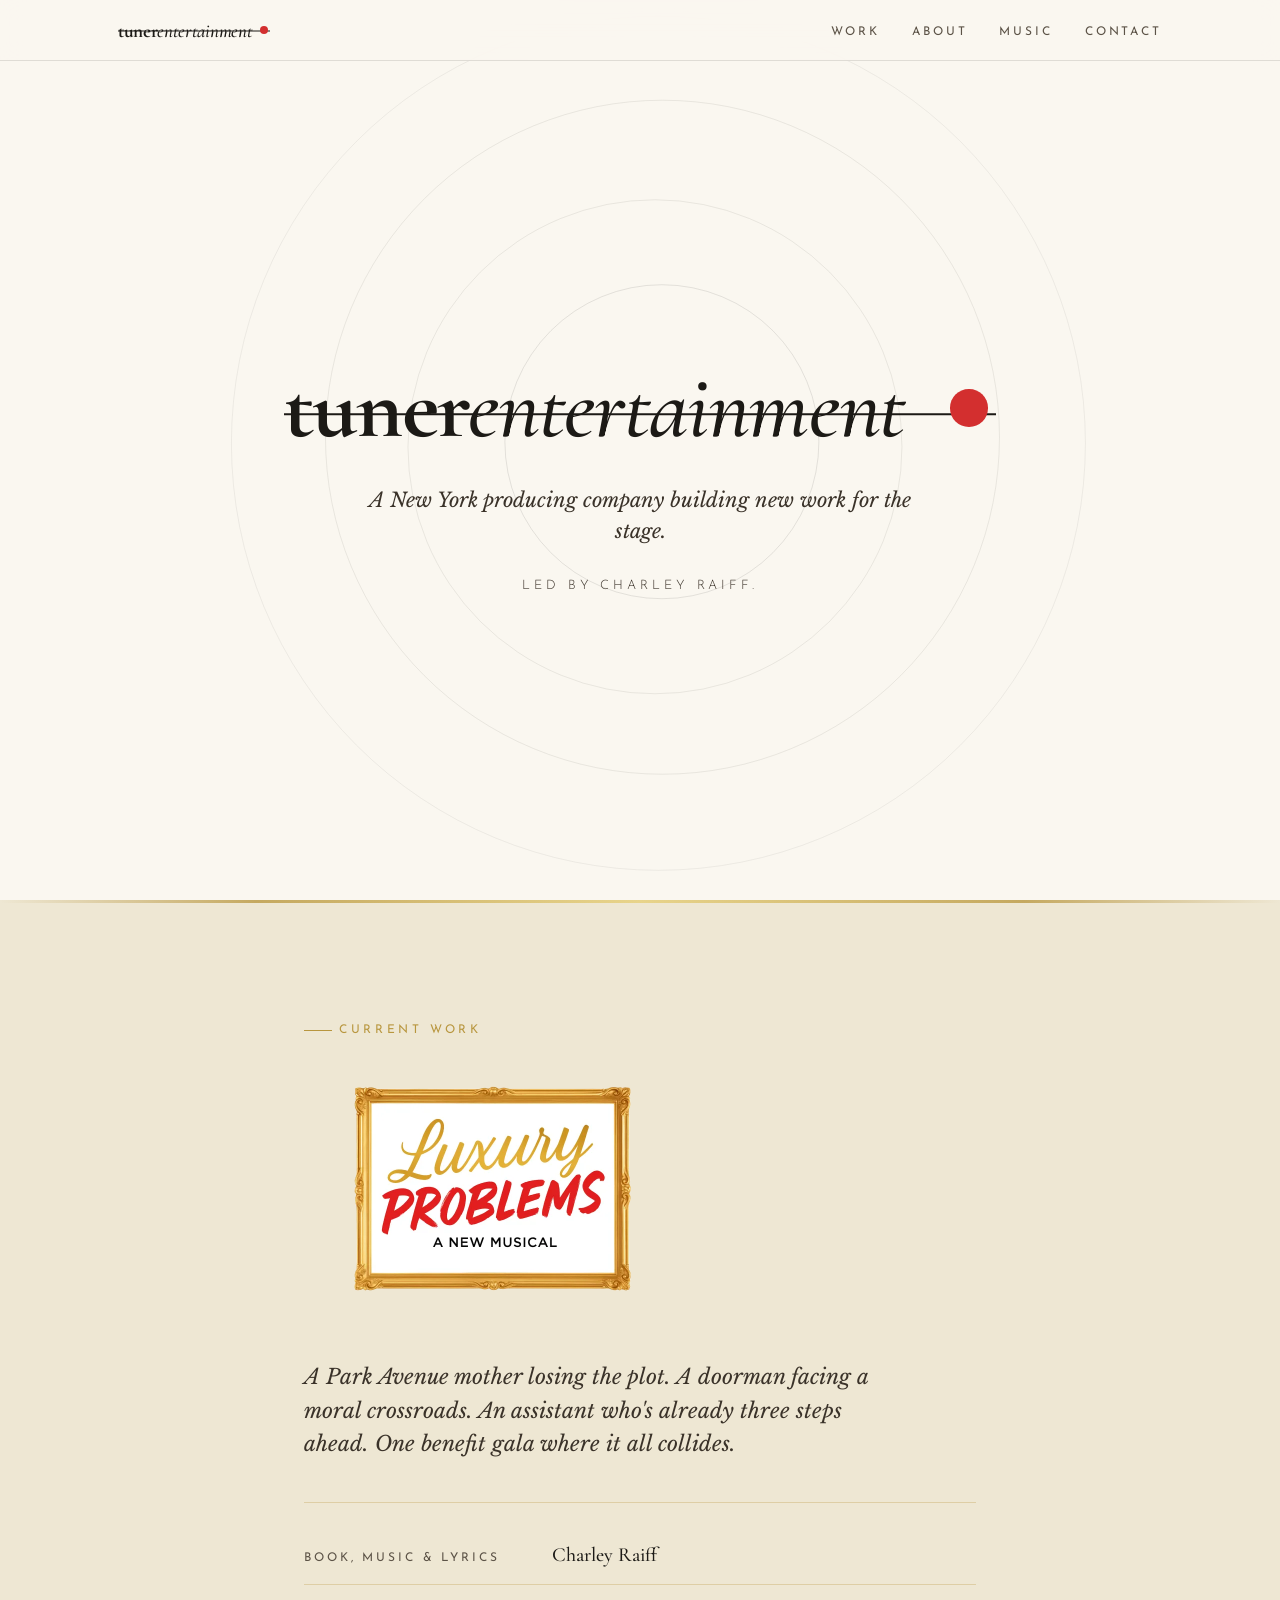
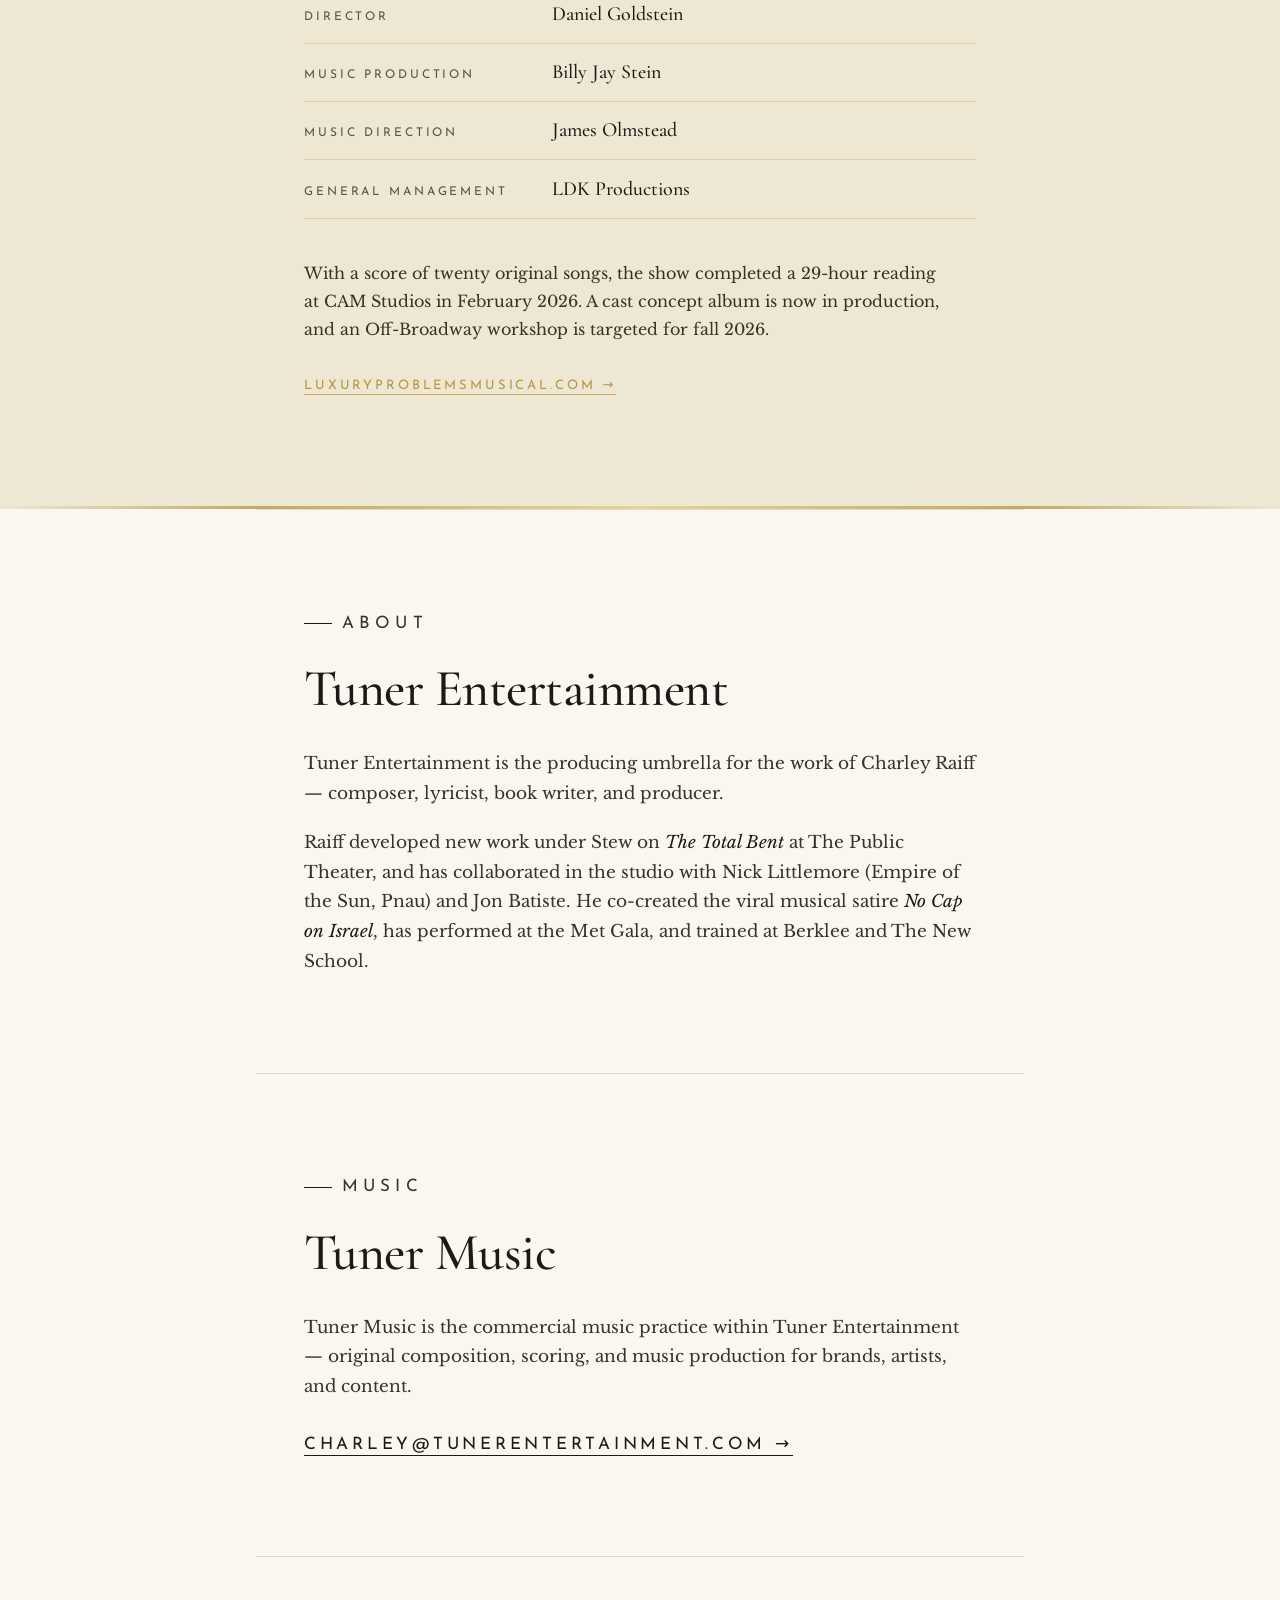
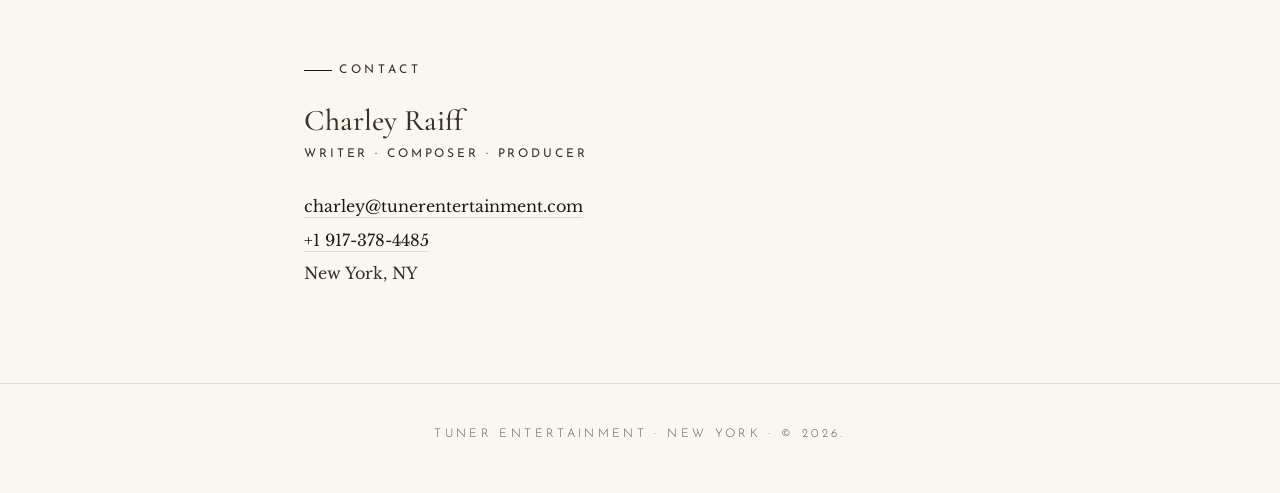
==== commit 0f3016fb: "Credits + copy: Stein (Music Production), Olmstead (Music Direction), prose pass - Work credits: Mus" ====
--- a/index.html
+++ b/index.html
@@ -140,8 +140,12 @@
               <dd>Daniel Goldstein</dd>
             </div>
             <div class="work__credit">
-              <dt>Music Supervision</dt>
-              <dd>Matthew Berzon</dd>
+              <dt>Music Production</dt>
+              <dd>Billy Jay Stein</dd>
+            </div>
+            <div class="work__credit">
+              <dt>Music Direction</dt>
+              <dd>James Olmstead</dd>
             </div>
             <div class="work__credit">
               <dt>General Management</dt>
@@ -149,7 +153,7 @@
             </div>
           </dl>
           <p class="work__status">
-            Twenty original songs. A completed 29-hour reading at CAM Studios, February 2026. Cast concept album in production. Off-Broadway workshop targeted for fall 2026.
+            With a score of twenty original songs, the show completed a 29-hour reading at CAM Studios in February 2026. A cast concept album is now in production, and an Off-Broadway workshop is targeted for fall 2026.
           </p>
           <p class="work__link">
             <a href="https://www.luxuryproblemsmusical.com" rel="noopener">luxuryproblemsmusical.com &rarr;</a>
@@ -165,7 +169,7 @@
             Tuner Entertainment is the producing umbrella for the work of Charley Raiff &mdash; composer, lyricist, book writer, and producer.
           </p>
           <p>
-            Developed new work under Stew on <em>The Total Bent</em> at The Public Theater. Production collaborations with Nick Littlemore (Empire of the Sun, Pnau) and Jon Batiste. Co-creator of the viral musical satire <em>No Cap on Israel</em>. Performance credits include the Met Gala. Trained at Berklee and The New School.
+            Raiff developed new work under Stew on <em>The Total Bent</em> at The Public Theater, and has collaborated in the studio with Nick Littlemore (Empire of the Sun, Pnau) and Jon Batiste. He co-created the viral musical satire <em>No Cap on Israel</em>, has performed at the Met Gala, and trained at Berklee and The New School.
           </p>
         </div>
       </section>
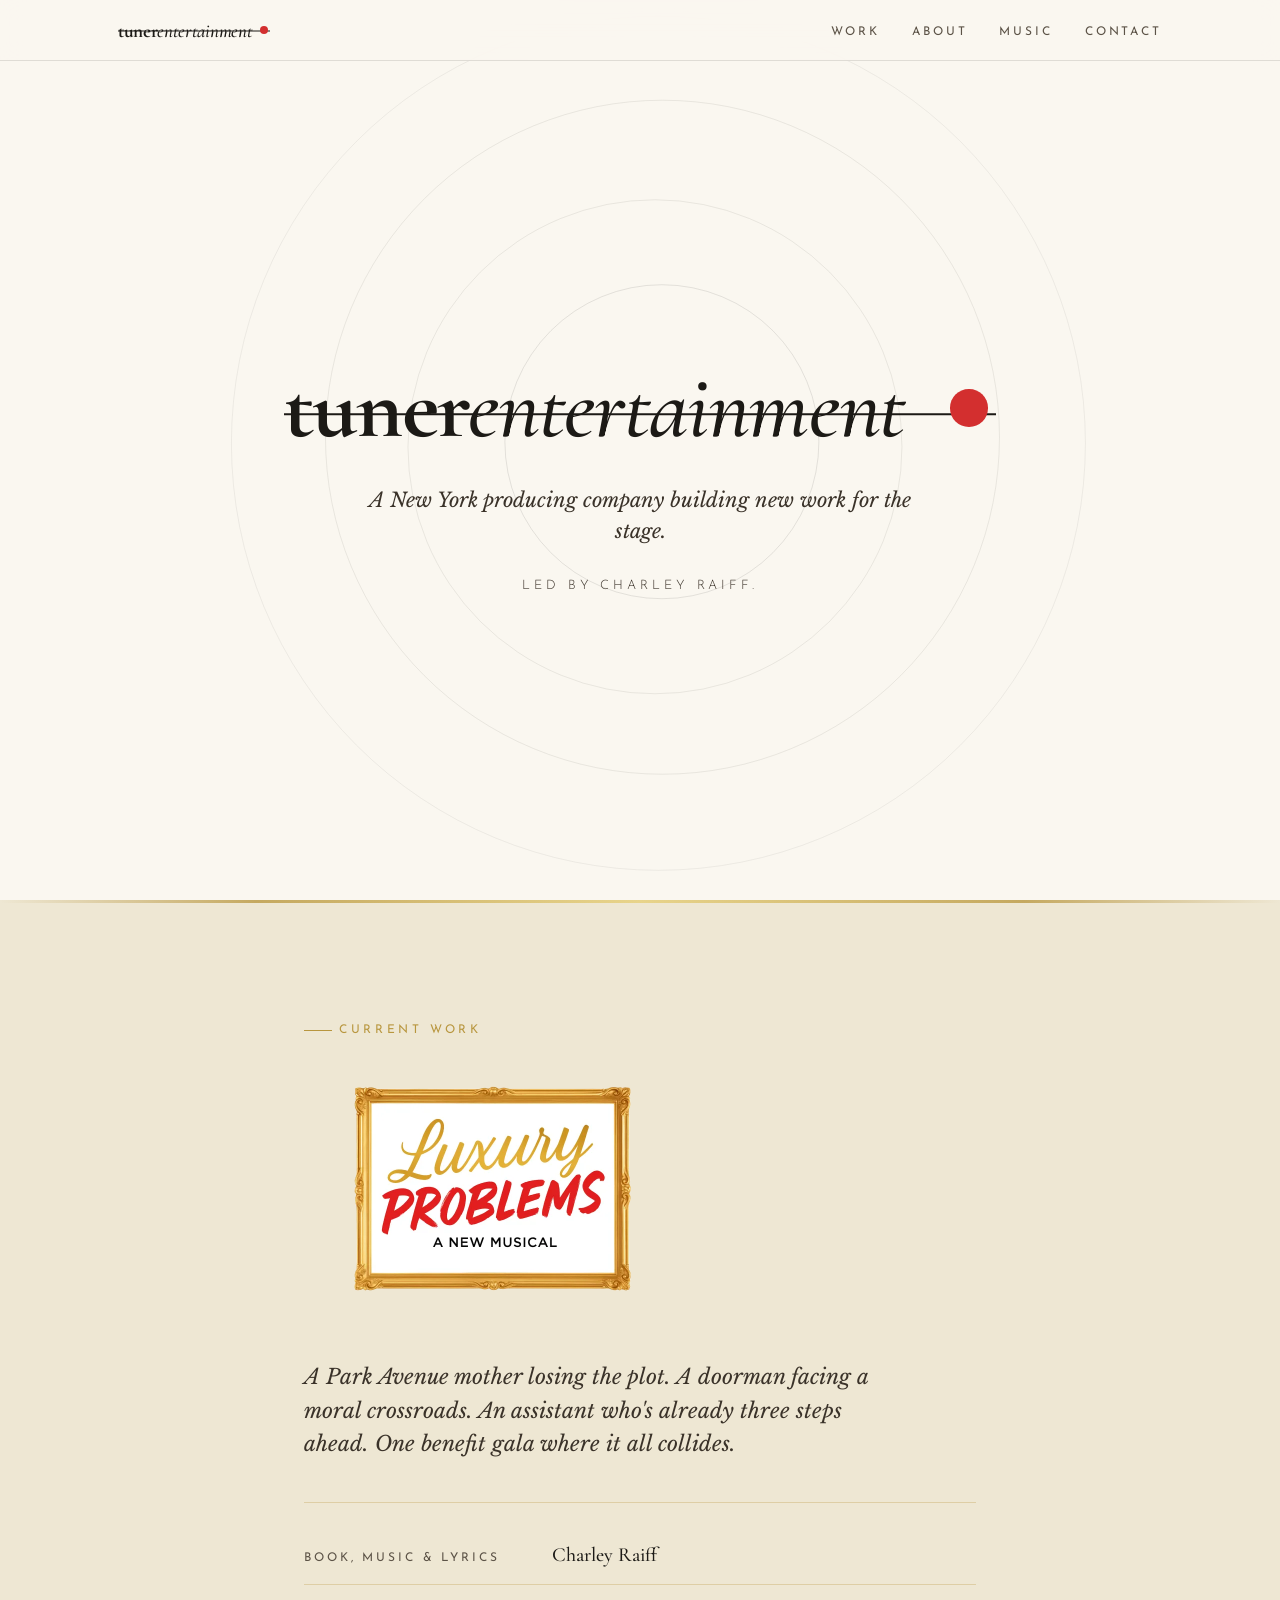
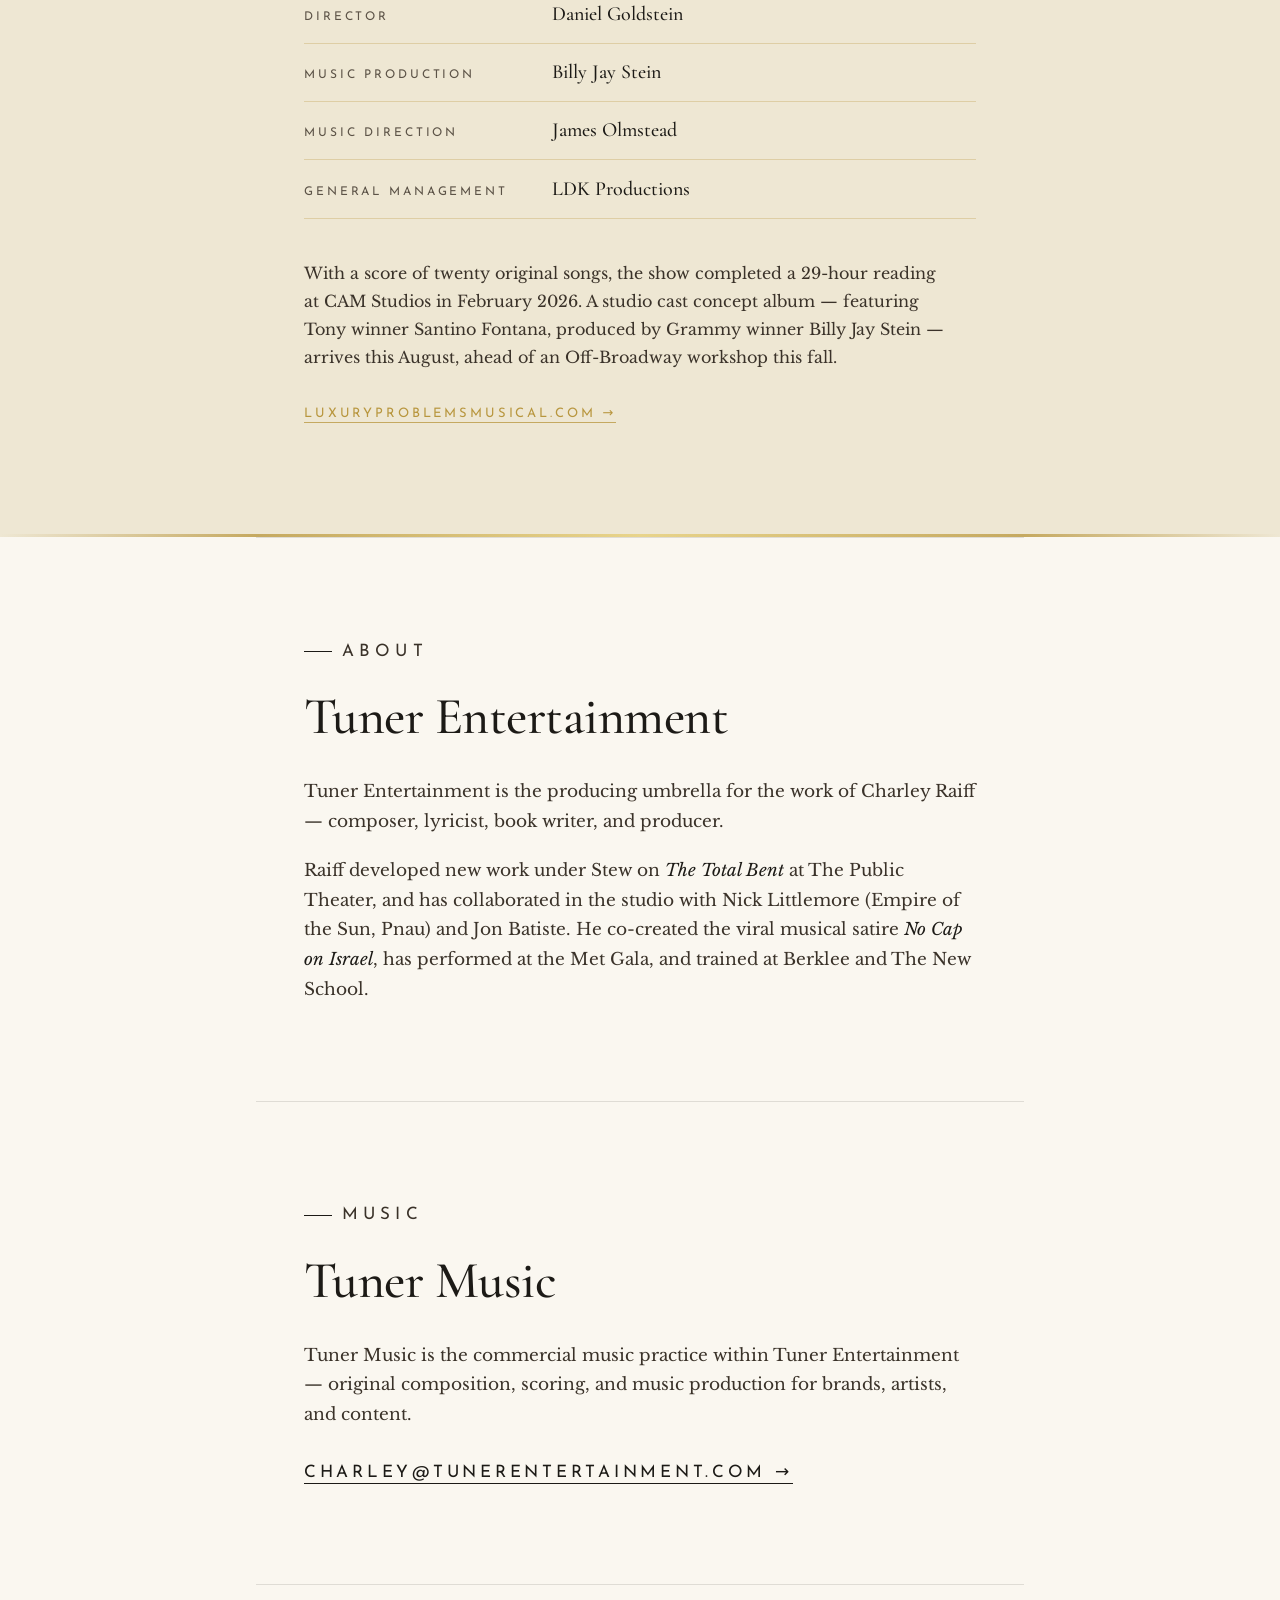
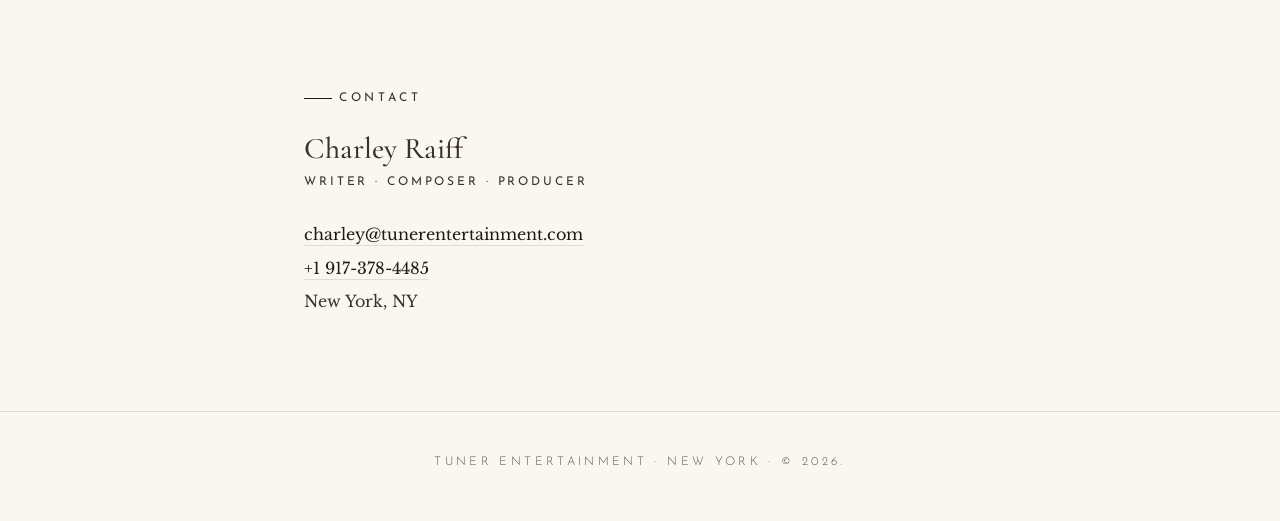
==== commit 690b70bc: "Work status: current album facts — Fontana, Stein, August release Per the Aug 2026 producer map: stu" ====
--- a/index.html
+++ b/index.html
@@ -153,7 +153,7 @@
             </div>
           </dl>
           <p class="work__status">
-            With a score of twenty original songs, the show completed a 29-hour reading at CAM Studios in February 2026. A cast concept album is now in production, and an Off-Broadway workshop is targeted for fall 2026.
+            With a score of twenty original songs, the show completed a 29-hour reading at CAM Studios in February 2026. A studio cast concept album &mdash; featuring Tony winner Santino Fontana, produced by Grammy winner Billy Jay Stein &mdash; arrives this August, ahead of an Off-Broadway workshop this fall.
           </p>
           <p class="work__link">
             <a href="https://www.luxuryproblemsmusical.com" rel="noopener">luxuryproblemsmusical.com &rarr;</a>
